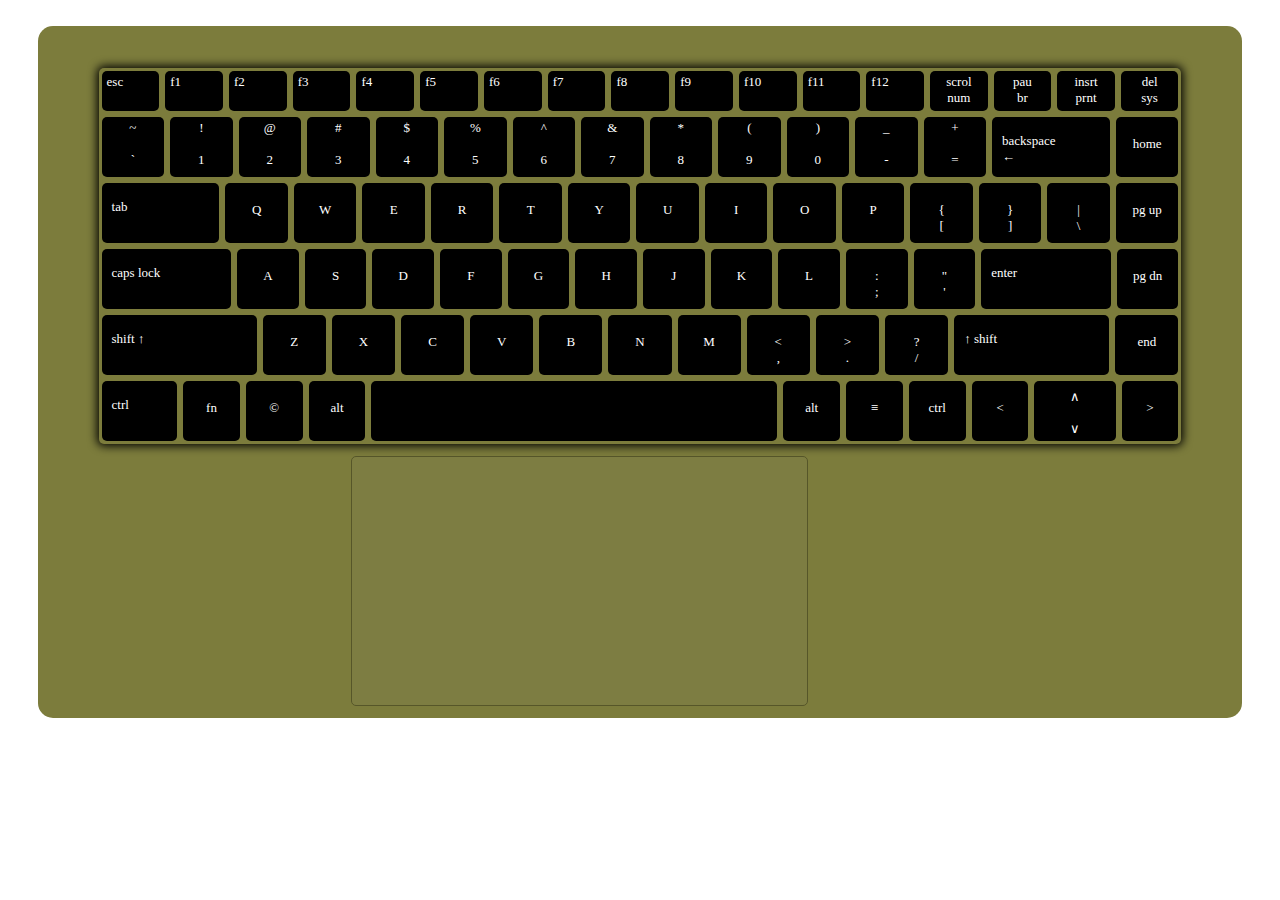
==== index.html @ b3215853 "Rename keyboard.html to index.html" ====
<!DOCTYPE html>
<html lang="en">
<head>
    <meta charset="UTF-8">
    <meta http-equiv='X-UA-Compatible' content='IE=edge'>
    <meta name="viewport" content="width=device-width, initial-scale=1.0">
    <title> HP KeyBoard</title>
    <link rel='stylesheet' type='text/css' media='screen' href='keyboardStyleSheet.css'>
</head>
<body>
<div class="pheripheral">
    <div class="keyboard">
    <div class="wrap">
        <div class="row one">
            <div class="function key">
                esc
            </div>
            <div class="function key">
                f1
            </div>
            <div class="function key">
                f2
            </div>
            <div class="function key">
                f3
            </div>
            <div class="function key">
                f4
            </div>
            <div class="function key">
                f5
            </div>
            <div class="function key">
                f6
            </div>
            <div class="function key">
                f7
            </div>
            <div class="function key">
                f8
            </div>
            <div class="function key">
                f9
            </div>
            <div class="function key">
                f10
            </div>
            <div class="function key">
                f11
            </div>
            <div class="function key">
                f12
            </div>
            <div class="fn key">
                scrol <br> num
            </div>
            <div class="fn key">
                pau <br> br
            </div>
            <div class="fn key">
                insrt <br> prnt
            </div>
            <div class="fn key">
                del <br> sys
            </div>
        </div>
        <div class="row two">
            <div class="alpha key">
                ~ <br> <br> `
            </div>
            <div class="alpha key">
                ! <br> <br> 1
            </div>
            <div class="alpha key">
                @ <br> <br> 2
            </div>
            <div class="alpha key">
                # <br> <br> 3
            </div>
            <div class="alpha key">
                $ <br> <br> 4
            </div>
            <div class="alpha key">
                % <br> <br> 5
            </div>
            <div class="alpha key">
                ^ <br> <br> 6
            </div>
            <div class="alpha key">
                & <br> <br> 7
            </div>
            <div class="alpha key">
                * <br> <br> 8
            </div>
            <div class="alpha key">
                ( <br> <br> 9
            </div>
            <div class="alpha key">
                ) <br> <br> 0
            </div>
            <div class="alpha key">
                _ <br> <br> -
            </div>
            <div class="alpha key">
                + <br> <br> =
            </div>
            <div class="back key">
                <br> backspace <br> &#8592;
            </div>
            <div class="alpha key">
                <br> home
            </div>
        </div>
        <div class="row three">
            <div class="tab key">
                <br> tab
            </div>
            <div class="alpha key">
                <br> Q
            </div>
            <div class="alpha key">
                <br> W
            </div>
            <div class="alpha key">
                <br> E
            </div>
            <div class="alpha key">
                <br> R
            </div>
            <div class="alpha key">
                <br> T
            </div>
            <div class="alpha key">
                <br> Y
            </div>
            <div class="alpha key">
                <br> U
            </div>
            <div class="alpha key">
                <br> I
            </div>
            <div class="alpha key">
                <br> O
            </div>
            <div class="alpha key">
                <br> P
            </div>
            <div class="alpha key">
                <br> { <br> [
            </div>
            <div class="alpha key">
                <br> } <br> ]
            </div>
            <div class="alpha key">
                <br> | <br> \
            </div>
            <div class="alpha key">
                <br> pg up
            </div>
        </div>
        <div class="row four">
            <div class="caps key">
                <br> caps lock
            </div>
            <div class="alpha key">
                <br> A
            </div>
            <div class="alpha key">
                <br> S
            </div>
            <div class="alpha key">
                <br> D
            </div>
            <div class="alpha key">
                <br> F
            </div>
            <div class="alpha key">
                <br> G
            </div>
            <div class="alpha key">
                <br> H
            </div>
            <div class="alpha key">
                <br> J
            </div>
            <div class="alpha key">
                <br> K
            </div>
            <div class="alpha key">
                <br> L
            </div>
            <div class="alpha key">
                <br> : <br> ;
            </div>
            <div class="alpha key">
                <br> " <br> '
            </div>
            <div class="enter key">
                <br> enter
            </div>
            <div class="alpha key">
                <br> pg dn
            </div>
        </div>
        <div class="row five">
            <div class="shift key">
                <br> shift &#8593;
            </div>
            <div class="alpha key">
                <br> Z
            </div>
            <div class="alpha key">
                <br> X
            </div>
            <div class="alpha key">
                <br> C
            </div>
            <div class="alpha key">
                <br> V
            </div>
            <div class="alpha key">
                <br>B
            </div>
            <div class="alpha key">
                <br> N
            </div>
            <div class="alpha key">
                <br> M
            </div>
            <div class="alpha key">
                <br> < <br> ,
            </div>
            <div class="alpha key">
                <br> > <br> .
            </div>
            <div class="alpha key">
                <br> ? <br> /
            </div>
            <div class="shift key">
                <br> &#8593; shift
            </div>
            <div class="alpha key">
                <br> end
            </div>
        </div>
        <div class="row six">
            <div class="ctrl key">
                <br> ctrl
            </div>
            <div class="alpha key">
                <br> fn
            </div>
            <div class="alpha key">
                <br> &#169;
            </div>
            <div class="alpha key">
                <br> alt
            </div>
            <div class="space key">
                <br> &nbsp;
            </div>
            <div class="alpha key">
                <br> alt
            </div>
            <div class="alpha key">
                <br> &#8801;
            </div>
            <div class="alpha key">
                <br> ctrl
            </div>
            <div class="alpha key dir">
                <br> &#60;
            </div>
            <div class="direction key">
                &#8743; <br> <br> &#8744;
            </div>
            <div class="alpha key dir">
                <br> &#62;
            </div>
        </div>
    </div>
    </div>
    <div class="touchpad">
        &nbsp;
    </div>
</div>
</body>
</html>
---- keyboardStyleSheet.css ----
*{
    box-sizing: border-box;
}
body{
    background-color: white;
    margin: 2% 3% auto 3%;
}
.pheripheral{
    background-color: rgb(124, 124, 60);
    color: white;
    border-radius: 15px;
    width: 100%;
    height: auto;
    padding-top: 3.5%;
    padding-bottom: 1%;
}
.keyboard{
    margin: auto 5% 1% 5%;
}
.wrap{
    border-radius: 5px;
    box-shadow: 0px 0px 10px 2px black;
}
.row{
    display: flex;
    flex-wrap: nowrap;
}
.key{
    background-color: black;
    margin: 3px;
    border-radius: 5px;
    font-size: small;
    cursor: pointer;
}
.function{
    padding-top: 3px;
    padding-left: 5px;
    height: 40px;
    width: 5.5%;
}
.fn{
    padding-top: 3px;
    text-align: center;
    height: 40px;
    width: 5.5%;
}
.alpha{
    text-align: center;
    padding-top: 3px;
    height: 60px;
    width: 7%;
}
.back, .tab{
    padding-left: 10px;
    height: 60px;
    width: 13%;
}
.caps, .enter{
    padding-left: 10px;
    height: 60px;
    width: 14.5%;
}
.shift{
    padding-left: 10px;
    height: 60px;
    width: 17%;
}
.ctrl{
    padding-left: 10px;
    height: 60px;
    width: 9%;
}
.space{
    height: 60px;
    width: 50%;
}
.direction{
    text-align: center;
    padding-top: 8px;
    height: 60px;
    width: 10%;
}
.touchpad{
    background-color: rgb(130, 130, 80);
    opacity: 0.3;
    border: 0.5px solid black;
    margin-left: 26%;
    border-radius: 5px;
    height: 250px;
    width: 38%;
}
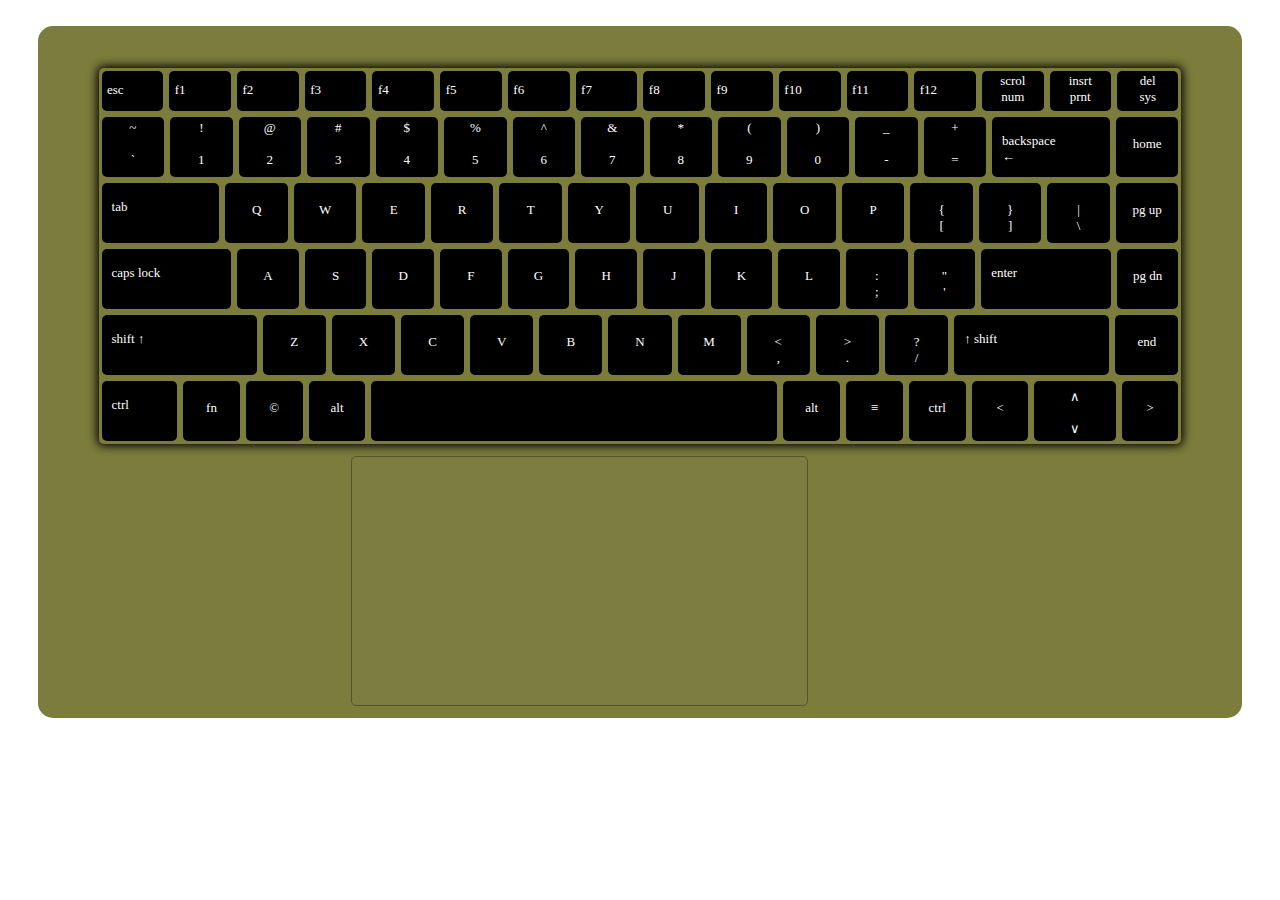
==== commit 90ea1121: "Update index.html" ====
--- a/index.html
+++ b/index.html
@@ -54,9 +54,9 @@
             <div class="fn key">
                 scrol <br> num
             </div>
-            <div class="fn key">
-                pau <br> br
-            </div>
+      <!--  <div class="fn key">
+                pause <br> break
+            </div> -->
             <div class="fn key">
                 insrt <br> prnt
             </div>
--- a/keyboardStyleSheet.css
+++ b/keyboardStyleSheet.css
@@ -33,16 +33,16 @@
     cursor: pointer;
 }
 .function{
-    padding-top: 3px;
-    padding-left: 5px;
+    padding-top: 1%;
+    padding-left: 0.5%;
     height: 40px;
-    width: 5.5%;
+    width: 6%;
 }
 .fn{
-    padding-top: 3px;
+    padding-top: 0.2%;
     text-align: center;
     height: 40px;
-    width: 5.5%;
+    width: 6%;
 }
 .alpha{
     text-align: center;
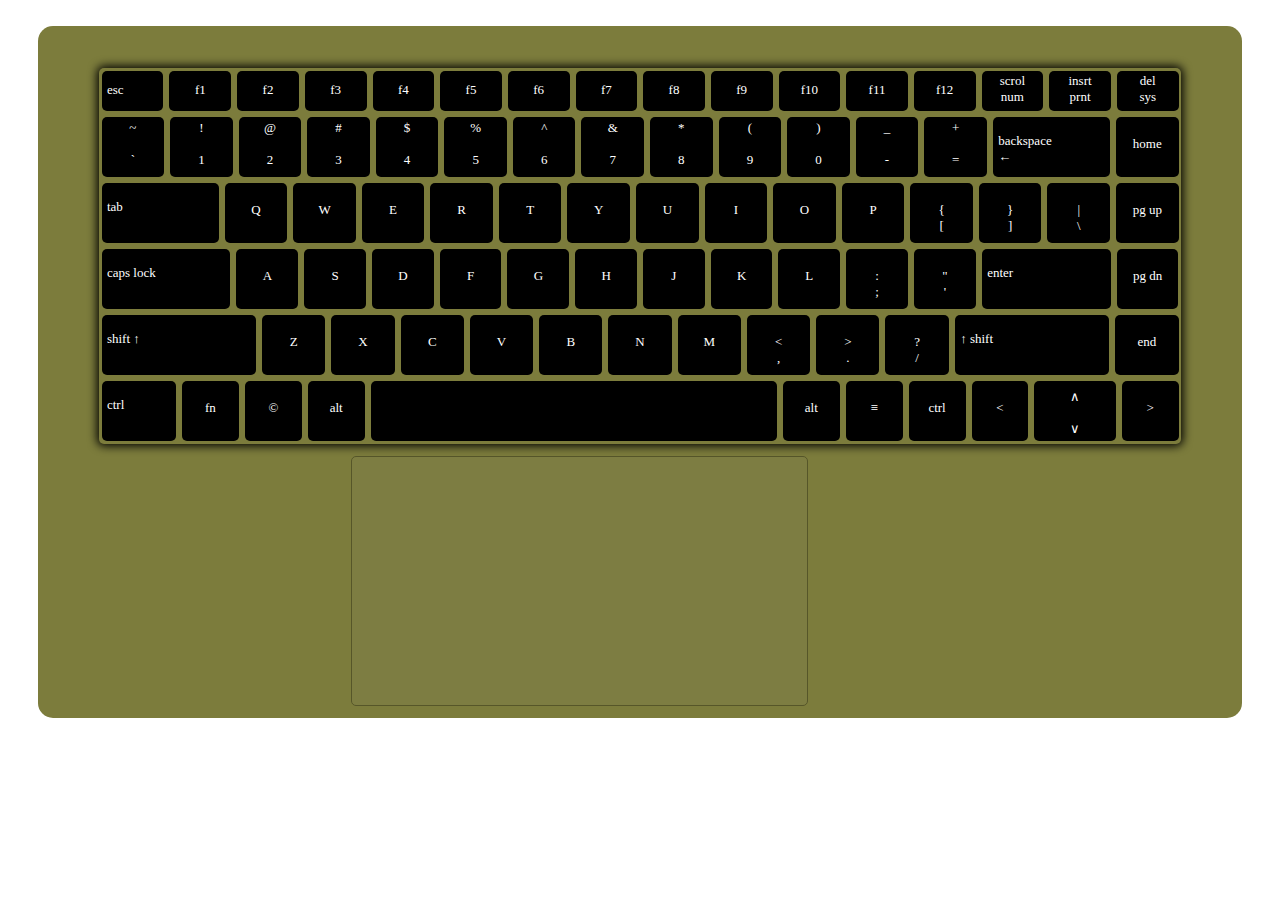
==== commit 5d9fb552: "Update index.html" ====
--- a/index.html
+++ b/index.html
@@ -12,7 +12,7 @@
     <div class="keyboard">
     <div class="wrap">
         <div class="row one">
-            <div class="function key">
+            <div class="esc key">
                 esc
             </div>
             <div class="function key">
--- a/keyboardStyleSheet.css
+++ b/keyboardStyleSheet.css
@@ -32,9 +32,15 @@
     font-size: small;
     cursor: pointer;
 }
+.esc{
+    padding-top: 1%;
+    padding-left: 0.5%;
+    height: 40px;
+    width: 6%;
+}
 .function{
     padding-top: 1%;
-    padding-left: 0.5%;
+    text-align: center;
     height: 40px;
     width: 6%;
 }
@@ -51,22 +57,22 @@
     width: 7%;
 }
 .back, .tab{
-    padding-left: 10px;
+    padding-left: 0.5%;
     height: 60px;
     width: 13%;
 }
 .caps, .enter{
-    padding-left: 10px;
+    padding-left: 0.5%;
     height: 60px;
     width: 14.5%;
 }
 .shift{
-    padding-left: 10px;
+    padding-left: 0.5%;
     height: 60px;
     width: 17%;
 }
 .ctrl{
-    padding-left: 10px;
+    padding-left: 0.5%;
     height: 60px;
     width: 9%;
 }
